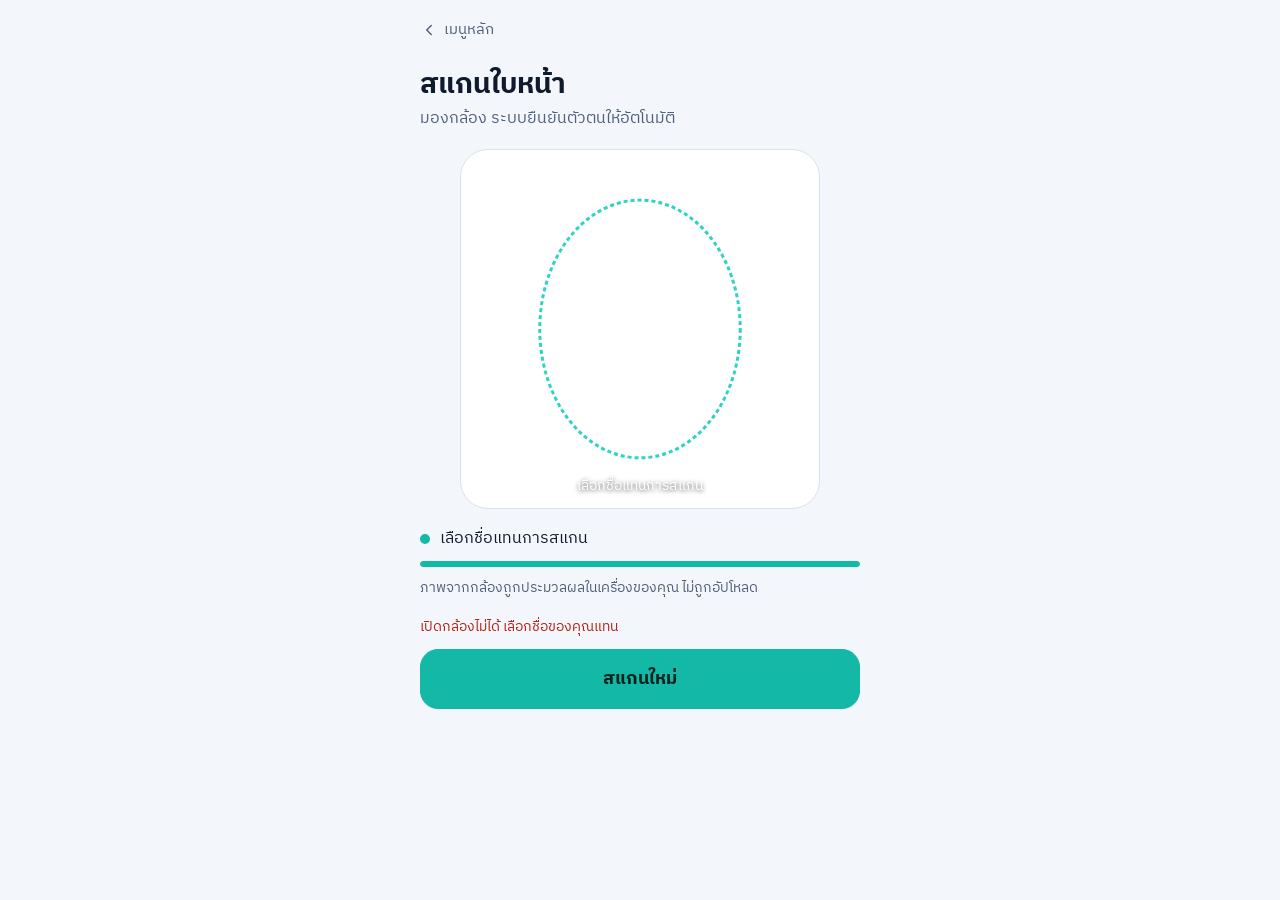
==== scan.html @ 25087f24 "Initial commit: Go Wholesale scan, dashboard and training site Static site with in-browser face reco" ====
<!doctype html>
<html lang="th">
<head>
<meta charset="utf-8">
<meta name="viewport" content="width=device-width, initial-scale=1, viewport-fit=cover">
<meta name="theme-color" content="#0B1220">
<title>สแกนอัปเดตสถานะ | Go Wholesale</title>
<link rel="preconnect" href="https://fonts.googleapis.com">
<link rel="preconnect" href="https://fonts.gstatic.com" crossorigin>
<link rel="stylesheet" href="https://fonts.googleapis.com/css2?family=IBM+Plex+Sans+Thai:wght@400;500;600;700&display=swap">
<link rel="stylesheet" href="css/style.css">
</head>
<body>
<main class="wrap">
  <a class="back" href="index.html"><svg aria-hidden="true" width="18" height="18" viewBox="0 0 24 24" fill="none" stroke="currentColor" stroke-width="2" stroke-linecap="round" stroke-linejoin="round"><path d="M15 6l-6 6 6 6"/></svg>เมนูหลัก</a>

  <!-- 1. scan -->
  <section id="v-scan" class="stack" style="gap:18px">
    <div class="head">
      <h1>สแกนใบหน้า</h1>
      <p id="scan-hint" class="sub" style="font-size:16px">มองกล้อง ระบบยืนยันตัวตนให้อัตโนมัติ</p>
    </div>
    <div class="camera" id="cam">
      <video id="video" playsinline muted></video>
      <svg aria-hidden="true" viewBox="0 0 100 100" preserveAspectRatio="none"><ellipse cx="50" cy="50" rx="28" ry="36" fill="none" stroke="#2DD4BF" stroke-width="1" stroke-dasharray="4 3" vector-effect="non-scaling-stroke" style="stroke-width:3"/></svg>
      <div class="sweepline" id="sweep"></div>
      <div class="cap" id="cap">กำลังเปิดกล้อง…</div>
    </div>
    <div class="stack" style="gap:10px">
      <div style="display:flex;align-items:center;gap:10px"><span id="dot" style="width:10px;height:10px;border-radius:50%;background:var(--accent)"></span><span id="state">กำลังเปิดกล้อง</span></div>
      <div class="progress"><i id="bar" style="width:15%"></i></div>
      <p class="sub">ภาพจากกล้องถูกประมวลผลในเครื่องของคุณ ไม่ถูกอัปโหลด</p>
    </div>
    <div id="fallback" hidden class="stack">
      <p class="err" id="fb-msg">เปิดกล้องไม่ได้ เลือกชื่อของคุณแทน</p>
      <div id="fb-list" class="stack" style="gap:8px"></div>
    </div>
  </section>

  <!-- 2. matched -->
  <section id="v-match" class="stack" hidden style="gap:20px;flex:1">
    <div class="who">
      <div class="avatar" id="m-av">ส</div>
      <div style="min-width:0">
        <div class="sub">ยืนยันตัวตนแล้ว</div>
        <div id="m-name" style="font-size:20px;font-weight:600;line-height:1.3;overflow-wrap:anywhere"></div>
        <div id="m-last" class="sub"></div>
      </div>
    </div>
    <div class="stack" style="gap:8px">
      <div class="sub">ขั้นตอนถัดไปของคุณ</div>
      <button type="button" class="next-btn" id="m-next"><span id="m-next-ico"></span><span><strong id="m-next-label"></strong><small>แตะครั้งเดียว บันทึกทันที</small></span></button>
    </div>
    <div class="stack" style="gap:8px">
      <div class="sub">หรือเลือกสถานะอื่น</div>
      <div class="grid2" id="m-others"></div>
    </div>
    <p id="m-err" class="err" role="alert" hidden></p>
    <div class="spacer" style="display:flex;justify-content:center"><button type="button" class="btn link" id="m-retry">ไม่ใช่ฉัน สแกนใหม่</button></div>
  </section>

  <!-- 3. done -->
  <section id="v-done" class="stack" hidden style="gap:20px;flex:1;text-align:center;padding-top:32px">
    <div class="okmark pop"><svg aria-hidden="true" width="52" height="52" viewBox="0 0 24 24" fill="none" stroke="currentColor" stroke-width="2.4" stroke-linecap="round" stroke-linejoin="round"><path d="M5 12.5l4.5 4.5L19 7.5"/></svg></div>
    <div class="head"><h1>บันทึกแล้ว</h1><p id="d-name" style="font-size:17px;color:var(--fg-2)"></p></div>
    <div class="card stack" style="text-align:left;gap:4px">
      <div class="sub">สถานะ</div>
      <div id="d-status" style="font-size:22px;font-weight:600;line-height:1.3"></div>
      <div id="d-time" class="sub num"></div>
    </div>
    <div class="spacer stack" style="gap:10px">
      <button type="button" class="btn primary" id="d-again">สแกนคนถัดไป</button>
      <button type="button" class="btn" id="d-undo">เลือกสถานะใหม่</button>
    </div>
  </section>
</main>

<script src="js/data.js"></script>
<script src="js/app.js"></script>
<script src="js/face.js"></script>
<script>
(function () {
  var $ = GW.el, stream = null, who = null, lastEntry = null, token = 0;
  var ICON = '<svg aria-hidden="true" width="36" height="36" viewBox="0 0 24 24" fill="none" stroke="currentColor" stroke-width="1.8" stroke-linecap="round" stroke-linejoin="round"><path d="M2 6h12v10H2zM14 9h4l3 3v4h-7"/><circle cx="6.5" cy="17.5" r="1.8"/><circle cx="17.5" cy="17.5" r="1.8"/></svg>';

  function show(id) { ['v-scan', 'v-match', 'v-done'].forEach(function (v) { $(v).hidden = v !== id; }); window.scrollTo(0, 0); }
  function setState(text, pct) { $('state').textContent = text; $('cap').textContent = text; $('bar').style.width = pct + '%'; }

  function startScan() {
    var my = ++token;
    show('v-scan');
    $('fallback').hidden = true;
    $('sweep').hidden = false;
    setState('กำลังเปิดกล้อง', 15);
    // camera, model files and the shared employee list all start at the same time
    var cam = GWFace.startCamera($('video'));
    var models = GWFace.load();
    var people = GW.pullEmployees();
    cam.then(function (s) {
      if (my !== token) { GWFace.stop(s); return; }
      stream = s;
      setState('กำลังโหลดระบบจดจำใบหน้า', 30);
      return Promise.all([models, people]).then(function () {
        return GWFace.recognize($('video'), GW.employees(), function (t, p) { if (my === token) setState(t, p); }, function () { return my !== token; });
      }).then(function (res) {
        if (my !== token) return;
        GWFace.stop(stream); stream = null;
        if (res.employee) { setState('ยืนยันตัวตนแล้ว', 100); matched(res.employee); return; }
        if (res.reason === 'nobody') showFallback('ยังไม่มีใครลงทะเบียนใบหน้าในเครื่องนี้ เลือกชื่อของคุณแทน หรือลงทะเบียนก่อน');
        else showFallback('ยืนยันใบหน้าไม่สำเร็จ ลองสแกนใหม่ หรือเลือกชื่อของคุณแทน');
      });
    }).catch(function (err) {
      if (my !== token) return;
      GWFace.stop(stream); stream = null;
      showFallback(models && err && err.message === 'script-load'
        ? 'โหลดระบบจดจำใบหน้าไม่สำเร็จ เลือกชื่อของคุณแทน'
        : 'เปิดกล้องไม่ได้ เลือกชื่อของคุณแทน');
    });
  }

  function showFallback(msg) {
    $('sweep').hidden = true;
    setState('เลือกชื่อแทนการสแกน', 100);
    $('fb-msg').textContent = msg;
    var box = $('fb-list'); box.innerHTML = '';
    var retry = document.createElement('button');
    retry.type = 'button'; retry.className = 'btn primary'; retry.textContent = 'สแกนใหม่';
    retry.onclick = startScan;
    box.appendChild(retry);
    GW.employees().forEach(function (e) {
      var b = document.createElement('button');
      b.type = 'button'; b.className = 'btn'; b.style.justifyContent = 'flex-start'; b.textContent = e.name;
      b.onclick = function () { matched(e); };
      box.appendChild(b);
    });
    $('fallback').hidden = false;
  }

  function matched(emp) {
    who = emp;
    lastEntry = GW.lastEntry(emp.name);
    var last = lastEntry ? GW.status(lastEntry.status) : null;
    var nextId = last ? GW.NEXT[last.id] : 'branch';
    $('m-av').textContent = emp.name.charAt(0);
    $('m-name').textContent = emp.name;
    $('m-last').textContent = last ? 'ล่าสุด: ' + last.label + ' ' + GW.hhmm(lastEntry.at) : 'ยังไม่มีบันทึกวันนี้';
    var next = GW.status(nextId);
    $('m-next-label').textContent = next.label;
    $('m-next-ico').innerHTML = ICON;
    $('m-next').onclick = function () { save(nextId); };
    var box = $('m-others'); box.innerHTML = '';
    GW.STATUSES.filter(function (s) { return s.id !== nextId; }).forEach(function (s) {
      var b = document.createElement('button');
      b.type = 'button'; b.className = 'btn'; b.style.cssText = 'min-height:64px;justify-content:flex-start;text-align:left;border-radius:18px';
      b.textContent = s.label;
      b.onclick = function () { save(s.id); };
      box.appendChild(b);
    });
    $('m-err').hidden = true;
    show('v-match');
  }

  var saved = null, saving = false;
  function save(statusId) {
    if (saving) return;
    saving = true;
    $('m-err').hidden = true;
    GW.checkGeofence().then(function (r) {
      saving = false;
      if (!r.ok) { $('m-err').textContent = r.msg; $('m-err').hidden = false; return; }
      saved = GW.addLog(who.name, statusId);
      $('d-name').textContent = who.name;
      $('d-status').textContent = GW.status(statusId).label;
      var d = new Date(saved.at);
      $('d-time').textContent = GW.hhmm(saved.at) + ' น. · ' + d.toLocaleDateString('th-TH', { day: 'numeric', month: 'short', year: 'numeric' });
      show('v-done');
    });
  }

  $('m-retry').onclick = startScan;
  $('d-again').onclick = startScan;
  $('d-undo').onclick = function () { if (saved) GW.removeLog(saved.id); matched(who); };
  window.addEventListener('pagehide', function () { GWFace.stop(stream); });
  startScan();
})();
</script>
</body>
</html>
---- css/style.css ----
/* Go Wholesale — shared styles. Dark by default, light when the phone is set to light. */
:root {
  --bg: #0B1220;
  --surface: #141D2E;
  --surface-2: #1E2A40;
  --line: #26334A;
  --line-2: #33425E;
  --fg: #E8EEF7;
  --fg-2: #C5D0E0;
  --muted: #9FB0C8;
  --accent: #2DD4BF;
  --accent-soft: #0F3A39;
  --accent-text: #5EEAD4;
  --on-accent: #04201C;
  --danger: #FF8A8A;
  --t-teal-bg: #0F3A39; --t-teal-fg: #5EEAD4;
  --t-blue-bg: #14305A; --t-blue-fg: #8CC2FF;
  --t-amber-bg: #4A3410; --t-amber-fg: #FFD28A;
  --t-gray-bg: #263349; --t-gray-fg: #B7C2D4;
  color-scheme: dark;
}
@media (prefers-color-scheme: light) {
  :root {
    --bg: #F3F6FB;
    --surface: #FFFFFF;
    --surface-2: #E8EEF6;
    --line: #D9E1EC;
    --line-2: #B4C0D2;
    --fg: #0F1B2D;
    --fg-2: #2B3A52;
    --muted: #4F607A;
    --accent: #14B8A6;
    --accent-soft: #DDF5F1;
    --accent-text: #0B6F64;
    --on-accent: #03221E;
    --danger: #B42318;
    --t-teal-bg: #D5F3EE; --t-teal-fg: #0B6F64;
    --t-blue-bg: #DCE9FB; --t-blue-fg: #1D4F91;
    --t-amber-bg: #FBEBCB; --t-amber-fg: #7A4A04;
    --t-gray-bg: #E4E9F1; --t-gray-fg: #3C4A60;
    color-scheme: light;
  }
}

* { box-sizing: border-box; }
html { -webkit-text-size-adjust: 100%; }
body {
  margin: 0;
  background: var(--bg);
  color: var(--fg);
  font: 16px/1.5 'IBM Plex Sans Thai', system-ui, -apple-system, 'Segoe UI', Roboto, sans-serif;
}
[hidden] { display: none !important; }
a { color: inherit; text-decoration: none; }
button, input, select { font: inherit; color: inherit; }
button { cursor: pointer; }
:focus-visible { outline: 3px solid var(--fg); outline-offset: 3px; }
h1, h2, h3, p { margin: 0; }
h1 { font-size: 28px; line-height: 1.25; font-weight: 700; text-wrap: balance; }
h2 { font-size: 17px; font-weight: 600; line-height: 1.35; }
.sub { font-size: 14px; color: var(--muted); }
.muted { color: var(--muted); }
.num { font-variant-numeric: tabular-nums; }

.wrap {
  max-width: 480px;
  margin: 0 auto;
  min-height: 100vh;
  min-height: 100dvh;
  display: flex;
  flex-direction: column;
  gap: 16px;
  padding: 8px max(20px, env(safe-area-inset-right)) max(24px, env(safe-area-inset-bottom)) max(20px, env(safe-area-inset-left));
}
.head { display: flex; flex-direction: column; gap: 4px; }
.back {
  display: inline-flex; align-items: center; gap: 6px;
  min-height: 44px; font-size: 15px; color: var(--muted); align-self: flex-start;
}
.stack { display: flex; flex-direction: column; gap: 12px; }
.grid2 { display: grid; grid-template-columns: repeat(2, minmax(0, 1fr)); gap: 10px; }
.grid3 { display: grid; grid-template-columns: repeat(3, minmax(0, 1fr)); gap: 10px; }
.spacer { margin-top: auto; }

.card { padding: 16px; border-radius: 18px; background: var(--surface); border: 1px solid var(--line); }
.card.stack { gap: 10px; }

.btn {
  display: flex; align-items: center; justify-content: center; gap: 10px;
  min-height: 52px; padding: 0 20px; border-radius: 16px;
  border: 1px solid var(--line-2); background: transparent; color: var(--fg);
  font-size: 16px; font-weight: 500; text-align: center;
}
.btn:hover { border-color: var(--muted); }
.btn.primary { background: var(--accent); border-color: var(--accent); color: var(--on-accent); font-weight: 700; min-height: 60px; font-size: 18px; border-radius: 18px; }
.btn.primary:hover { filter: brightness(1.06); }
.btn.primary:disabled { background: var(--surface-2); border-color: var(--surface-2); color: var(--muted); cursor: not-allowed; filter: none; }
.btn.link { border: 0; min-height: 48px; color: var(--muted); font-size: 15px; text-decoration: underline; text-underline-offset: 4px; }

.cta {
  display: flex; align-items: center; gap: 16px; min-height: 112px; padding: 0 24px;
  border-radius: 26px; background: var(--accent); color: var(--on-accent);
}
.cta:hover { filter: brightness(1.06); }
.cta strong { display: block; font-size: 23px; line-height: 1.2; }
.cta span span { font-size: 14px; font-weight: 500; opacity: .82; }
.next-btn {
  display: flex; align-items: center; gap: 16px; width: 100%; min-height: 92px; padding: 0 24px;
  border: 0; border-radius: 24px; background: var(--accent); color: var(--on-accent); text-align: left;
}
.next-btn:hover { filter: brightness(1.06); }
.next-btn strong { display: block; font-size: 22px; line-height: 1.2; }
.next-btn small { font-size: 14px; font-weight: 500; opacity: .8; }

.tile { display: flex; flex-direction: column; gap: 12px; min-height: 132px; padding: 16px; border-radius: 20px; background: var(--surface); border: 1px solid var(--line); }
.tile:hover { border-color: var(--muted); }
.tile svg { color: var(--accent-text); }
.tile strong { display: block; font-size: 17px; font-weight: 600; }
.tile span { font-size: 13px; line-height: 1.4; color: var(--muted); }
.row-link { display: flex; align-items: center; gap: 14px; min-height: 64px; padding: 0 18px; border-radius: 18px; border: 1px solid var(--line-2); }
.row-link:hover { border-color: var(--muted); }
.row-link strong { display: block; font-size: 16px; font-weight: 600; }
.row-link span { font-size: 13px; color: var(--muted); }
.row-link svg { color: var(--muted); flex: none; }

.chips { display: flex; gap: 8px; overflow-x: auto; padding-bottom: 2px; }
.chip { flex: none; min-height: 44px; padding: 0 16px; border-radius: 999px; border: 1px solid var(--line-2); background: transparent; font-size: 15px; font-weight: 500; color: var(--fg-2); }
.chip[aria-pressed="true"] { border-color: var(--accent); background: var(--accent-soft); color: var(--accent-text); }

.pill { display: inline-block; font-size: 12px; font-weight: 600; padding: 3px 10px; border-radius: 999px; white-space: nowrap; }
.t-teal { background: var(--t-teal-bg); color: var(--t-teal-fg); }
.t-blue { background: var(--t-blue-bg); color: var(--t-blue-fg); }
.t-amber { background: var(--t-amber-bg); color: var(--t-amber-fg); }
.t-gray { background: var(--t-gray-bg); color: var(--t-gray-fg); }

.progress { height: 6px; border-radius: 3px; background: var(--surface-2); overflow: hidden; }
.progress > i { display: block; height: 100%; background: var(--accent); border-radius: 3px; transition: width .25s ease; }

label { font-size: 14px; color: var(--fg-2); }
.field { display: flex; flex-direction: column; gap: 6px; }
input[type=text], input[type=url], input[type=tel], input[type=password], select {
  width: 100%; min-height: 52px; padding: 0 14px; border-radius: 14px;
  border: 1px solid var(--line-2); background: var(--surface); font-size: 16px;
}
input::placeholder { color: var(--muted); opacity: .8; }
input:focus, select:focus { outline: none; border-color: var(--accent); box-shadow: 0 0 0 3px color-mix(in srgb, var(--accent) 28%, transparent); }

.camera {
  position: relative; width: 100%; aspect-ratio: 1 / 1; max-width: 360px; align-self: center;
  border-radius: 28px; overflow: hidden; background: var(--surface); border: 1px solid var(--line);
}
.camera video { width: 100%; height: 100%; object-fit: cover; transform: scaleX(-1); }
.camera svg { position: absolute; inset: 0; width: 100%; height: 100%; }
.camera .cap { position: absolute; left: 0; right: 0; bottom: 12px; text-align: center; font-size: 14px; color: #fff; text-shadow: 0 1px 4px rgba(0,0,0,.7); }
.sweepline { position: absolute; left: 22%; right: 22%; top: 16%; height: 3px; border-radius: 2px; background: var(--accent); animation: sweep 1.4s ease-in-out infinite alternate; }
@keyframes sweep { to { transform: translateY(240px); } }
@keyframes pop { from { transform: scale(.6); opacity: 0; } to { transform: scale(1); opacity: 1; } }
.pop { animation: pop .28s ease-out both; }
@media (prefers-reduced-motion: reduce) { .sweepline, .pop { animation: none; } .progress > i { transition: none; } }

.who { display: flex; align-items: center; gap: 14px; padding: 16px; border-radius: 20px; background: var(--surface); border: 1px solid var(--line); }
.avatar { flex: none; width: 48px; height: 48px; border-radius: 50%; background: var(--surface-2); display: flex; align-items: center; justify-content: center; font-size: 20px; font-weight: 600; color: var(--accent-text); }
.okmark { width: 96px; height: 96px; border-radius: 50%; background: var(--accent); color: var(--on-accent); display: flex; align-items: center; justify-content: center; align-self: center; }

.stat { display: flex; align-items: center; gap: 12px; min-height: 64px; padding: 0 14px; border-radius: 16px; background: var(--surface); border: 1px solid var(--line); }
.stat b { font-size: 28px; font-weight: 700; }
.stat span { font-size: 14px; line-height: 1.3; color: var(--fg-2); }
.list { border-radius: 18px; background: var(--surface); border: 1px solid var(--line); overflow: hidden; }
.list > * + * { border-top: 1px solid var(--line); }
.emp { display: flex; align-items: center; gap: 10px; padding: 8px 14px; min-height: 60px; }
.emp .nm { flex: 1; min-width: 0; }
.emp .nm b { display: block; font-weight: 500; line-height: 1.3; overflow-wrap: anywhere; }
.emp .nm small { font-size: 12px; color: var(--muted); }
.emp .tm { width: 52px; text-align: right; font-weight: 600; }
.empty { padding: 28px 16px; text-align: center; color: var(--muted); font-size: 15px; }

.opt { display: flex; align-items: center; gap: 14px; width: 100%; min-height: 64px; padding: 8px 16px; border-radius: 18px; border: 1px solid var(--line-2); background: var(--surface); text-align: left; line-height: 1.35; }
.opt[aria-pressed="true"] { border-color: var(--accent); background: var(--accent-soft); }
.opt .dot { flex: none; width: 22px; height: 22px; border-radius: 50%; border: 2px solid var(--muted); display: flex; align-items: center; justify-content: center; }
.opt[aria-pressed="true"] .dot { border-color: var(--accent); }
.opt[aria-pressed="true"] .dot::after { content: ""; width: 10px; height: 10px; border-radius: 50%; background: var(--accent); }
.opt.right { border-color: var(--accent); background: var(--accent-soft); }
.opt.wrong { border-color: var(--danger); }

.slot { display: flex; flex-direction: column; align-items: center; justify-content: center; gap: 8px; min-height: 104px; border-radius: 16px; border: 1px dashed var(--line-2); background: var(--surface); font-size: 13px; color: var(--fg-2); overflow: hidden; }
.slot.done { border: 1px solid var(--accent); background: var(--accent-soft); }
.slot img { width: 100%; height: 100%; object-fit: cover; transform: scaleX(-1); }

.toast {
  position: fixed; left: 50%; bottom: max(24px, env(safe-area-inset-bottom)); transform: translateX(-50%);
  max-width: min(440px, calc(100vw - 32px)); padding: 12px 18px; border-radius: 14px;
  background: var(--fg); color: var(--bg); font-size: 15px; font-weight: 500; z-index: 20;
}
.badge-demo { font-size: 12px; font-weight: 600; padding: 2px 8px; border-radius: 6px; background: var(--t-amber-bg); color: var(--t-amber-fg); }
.err { color: var(--danger); font-size: 14px; }
details.lesson { border-radius: 18px; background: var(--surface); border: 1px solid var(--line); }
details.lesson > summary { display: flex; align-items: center; gap: 14px; min-height: 72px; padding: 0 16px; cursor: pointer; list-style: none; }
details.lesson > summary::-webkit-details-marker { display: none; }
details.lesson .body { padding: 0 16px 16px 74px; font-size: 15px; line-height: 1.6; color: var(--fg-2); }
.ico { flex: none; width: 44px; height: 44px; border-radius: 12px; background: var(--surface-2); display: flex; align-items: center; justify-content: center; color: var(--accent-text); }
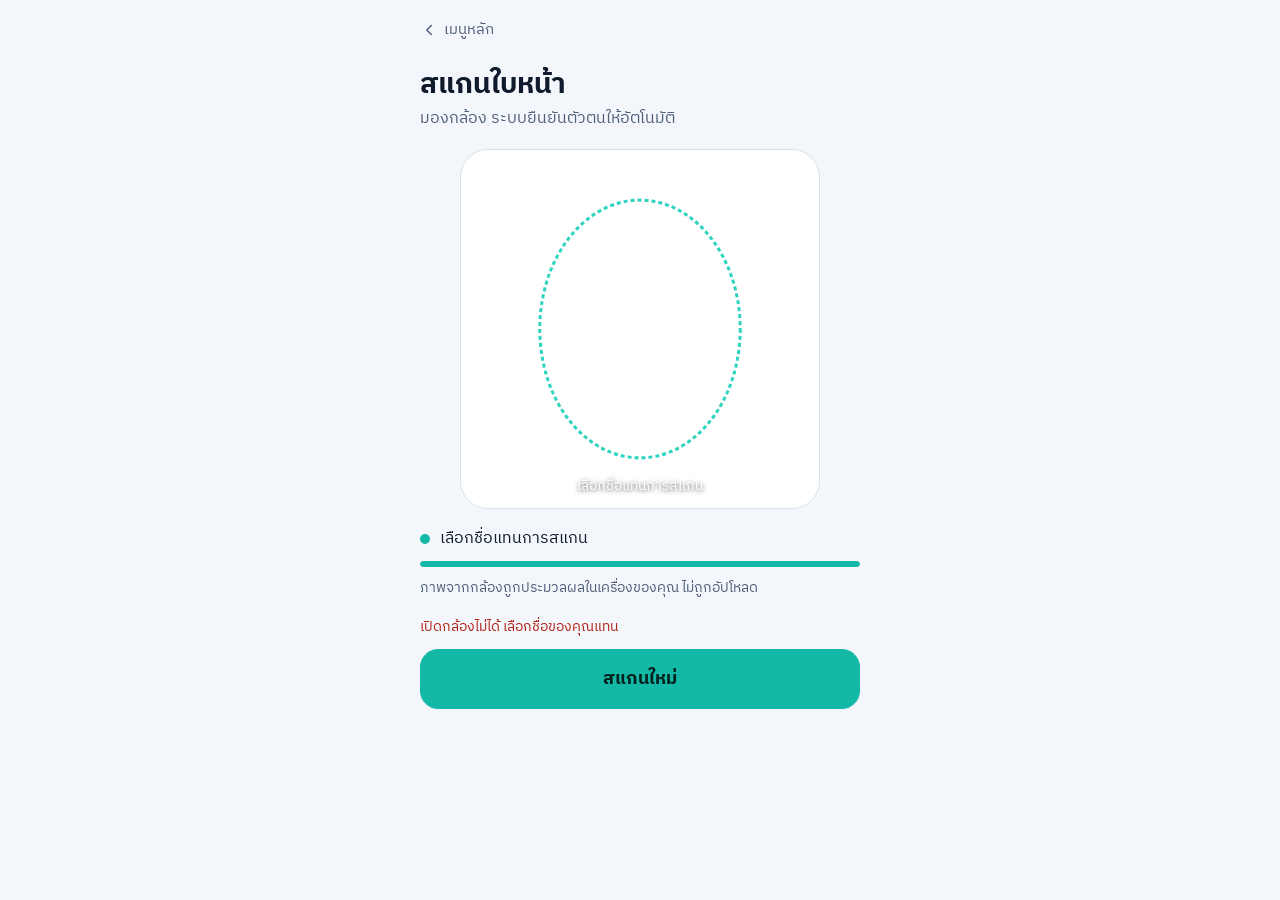
==== commit 7109ea6d: "Speed up scan start: warm up models, smaller camera stream, use cached employees Co-Authored-By: Cla" ====
--- a/scan.html
+++ b/scan.html
@@ -93,9 +93,11 @@
     $('sweep').hidden = false;
     setState('กำลังเปิดกล้อง', 15);
     // camera, model files and the shared employee list all start at the same time
-    var cam = GWFace.startCamera($('video'));
+    var cam = GWFace.startCamera($('video'), { width: 480, height: 360 });
     var models = GWFace.load();
-    var people = GW.pullEmployees();
+    // Use the employee list already on this phone. Only wait for the shared sheet the very first time.
+    var fresh = GW.pullEmployees();
+    var people = GW.employees().length ? Promise.resolve() : fresh;
     cam.then(function (s) {
       if (my !== token) { GWFace.stop(s); return; }
       stream = s;
